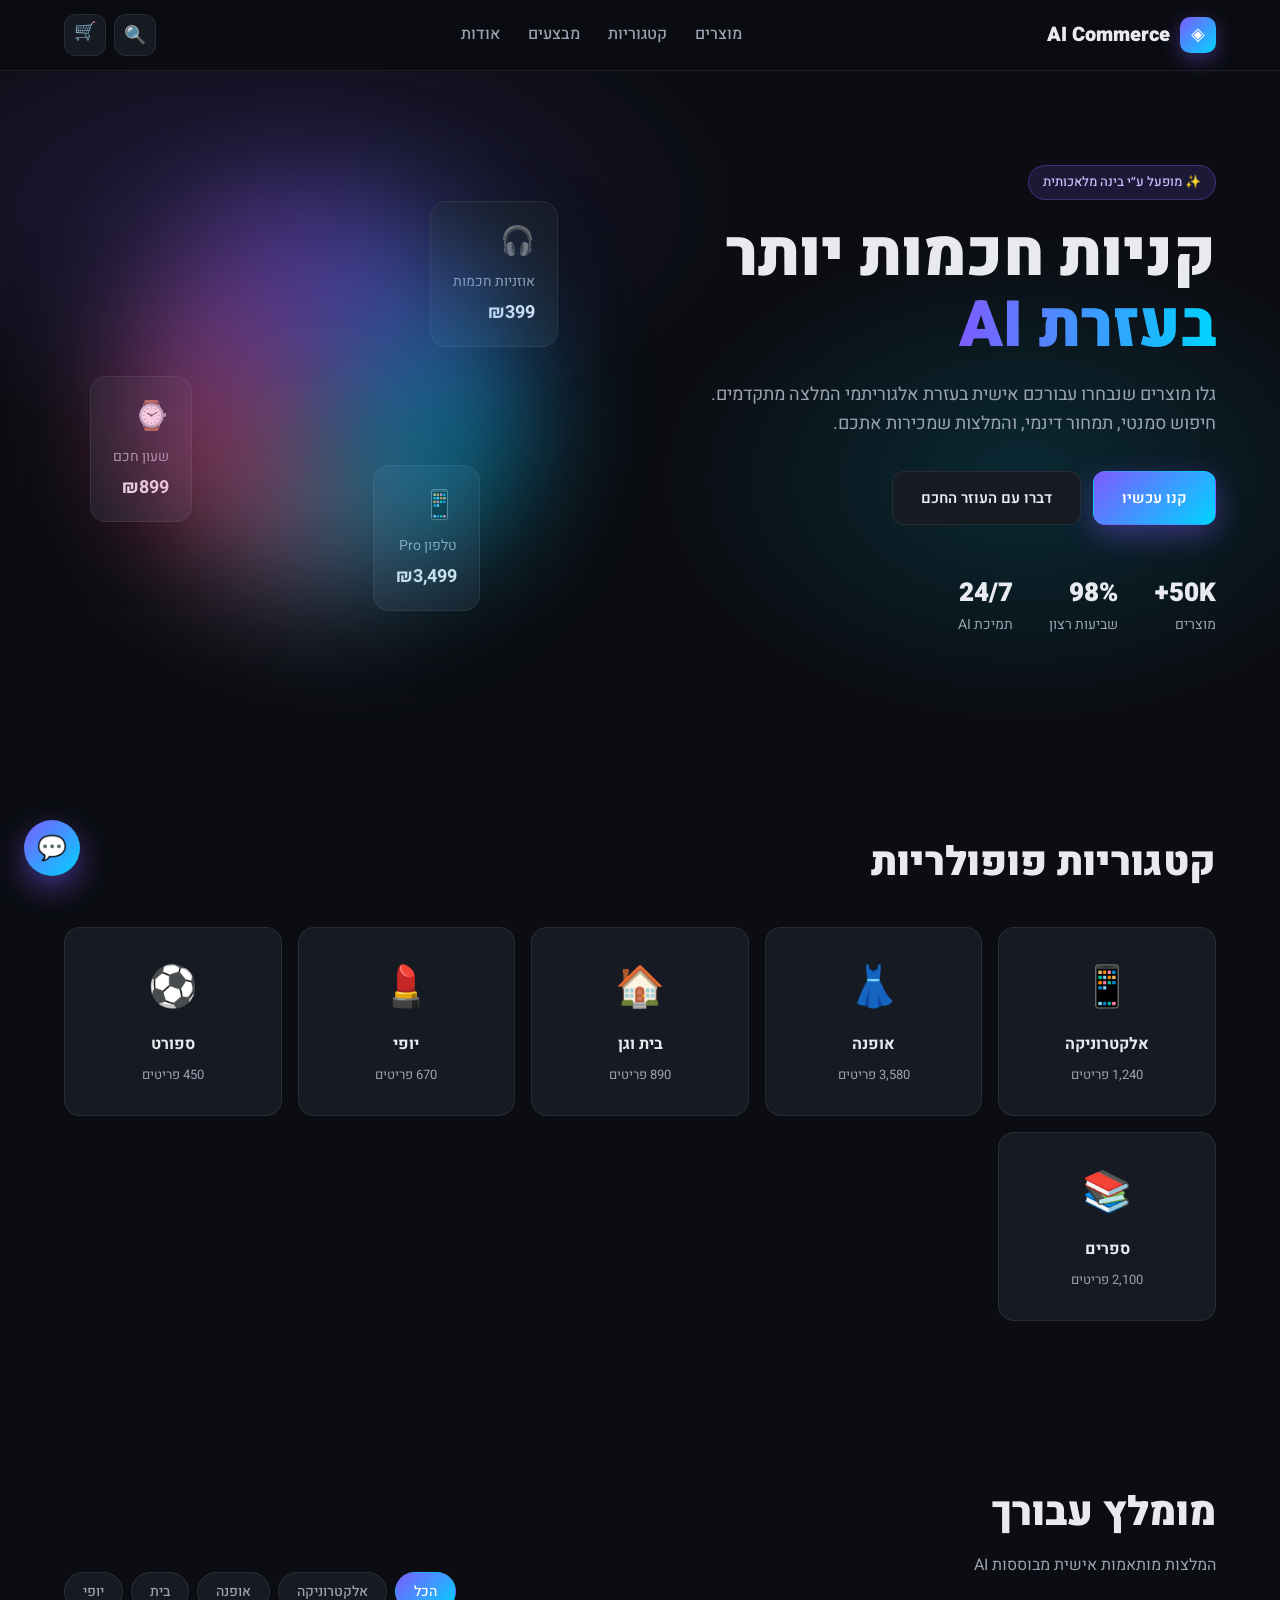
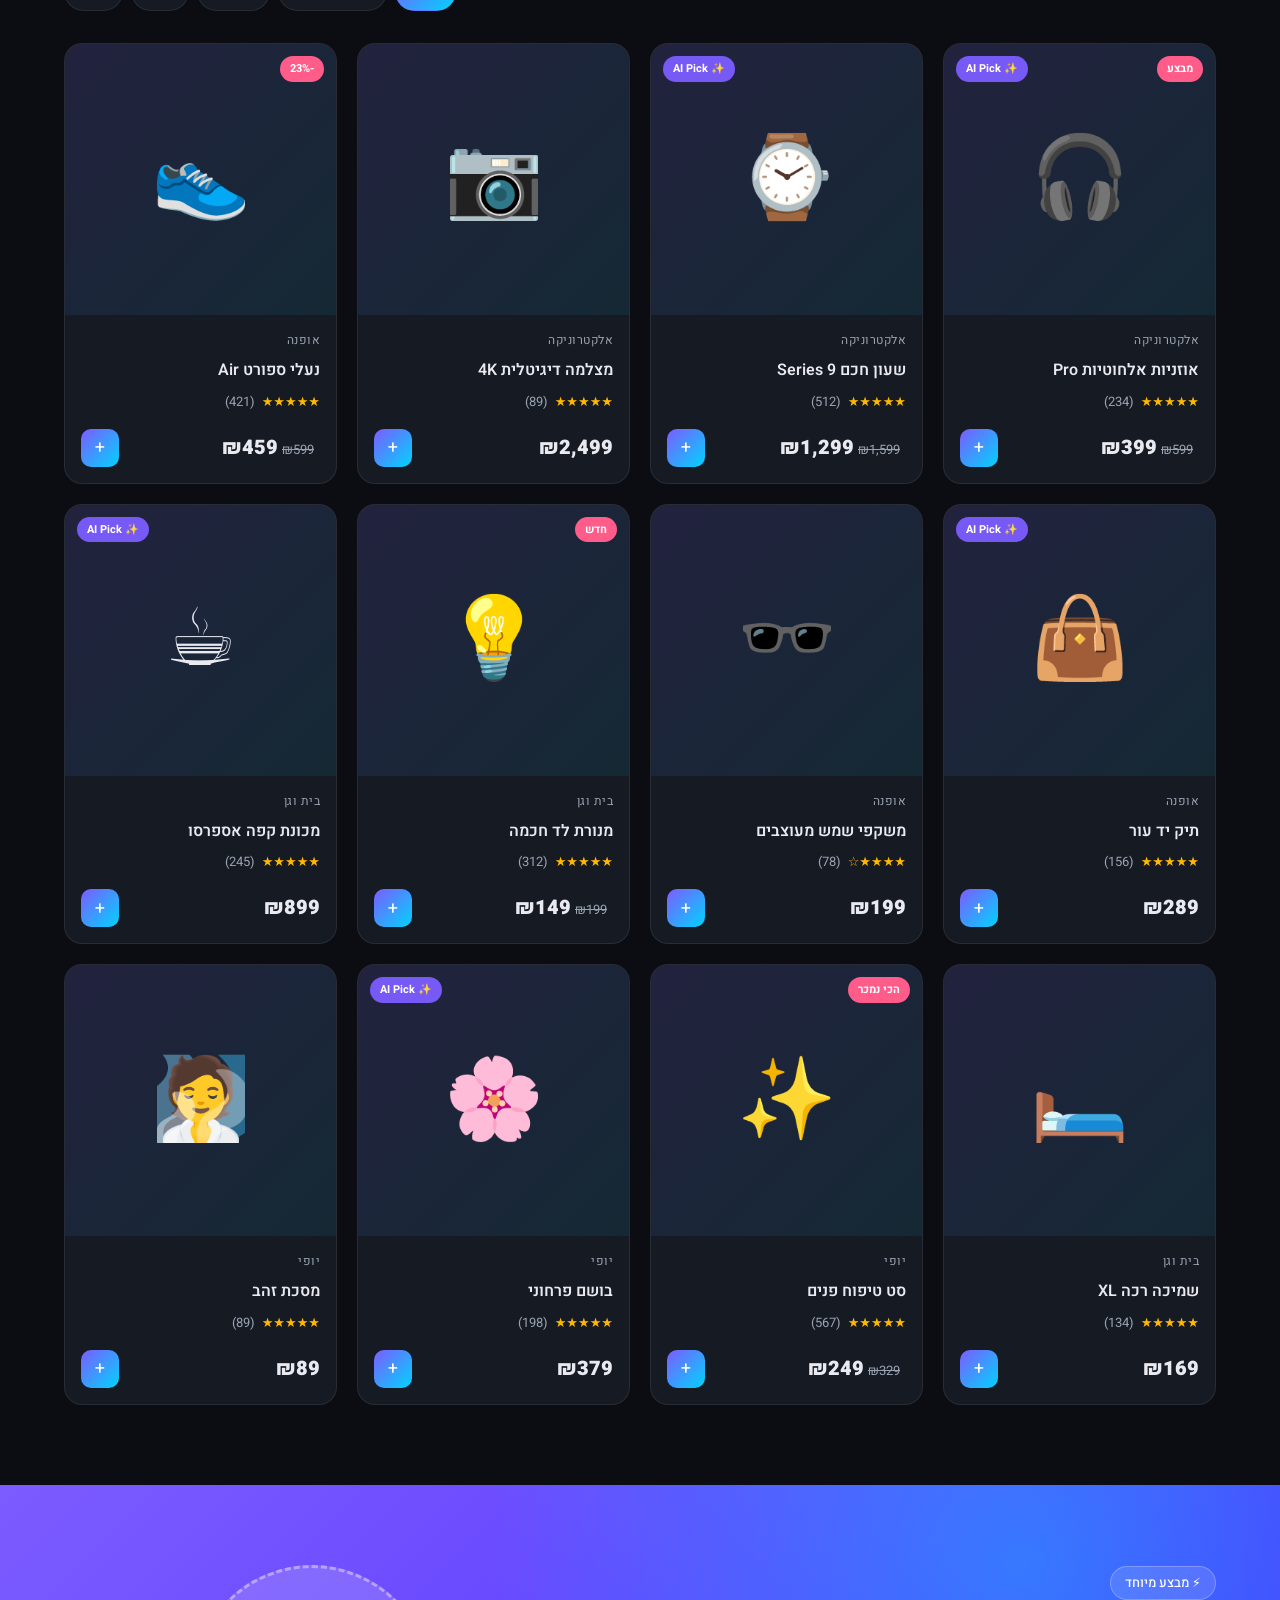
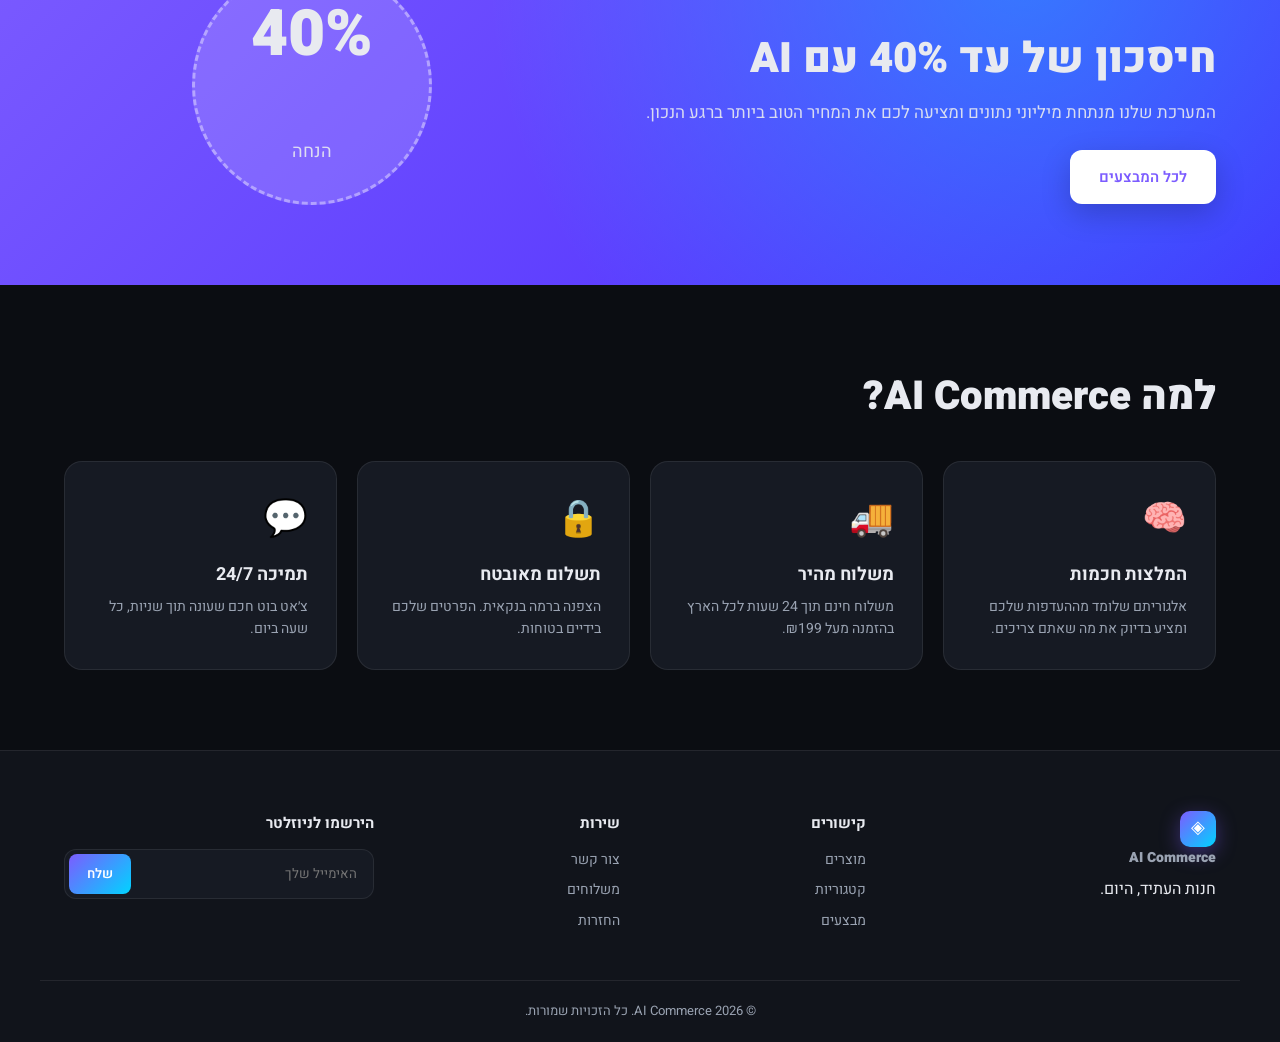
==== index.html @ b1f3d4ff "Build AI Commerce static website - Hebrew RTL e-commerce site with hero, categories, products, deals" ====
<!DOCTYPE html>
<html lang="he" dir="rtl">
<head>
<meta charset="UTF-8" />
<meta name="viewport" content="width=device-width, initial-scale=1.0" />
<title>AI Commerce - חנות חכמה מבוססת בינה מלאכותית</title>
<link rel="stylesheet" href="styles.css" />
<link rel="preconnect" href="https://fonts.googleapis.com" />
<link href="https://fonts.googleapis.com/css2?family=Heebo:wght@300;400;500;700;900&display=swap" rel="stylesheet" />
</head>
<body>
  <header class="navbar">
    <div class="container nav-inner">
      <a href="#" class="logo">
        <span class="logo-mark">◈</span>
        <span>AI Commerce</span>
      </a>
      <nav class="nav-links">
        <a href="#products">מוצרים</a>
        <a href="#categories">קטגוריות</a>
        <a href="#deals">מבצעים</a>
        <a href="#about">אודות</a>
      </nav>
      <div class="nav-actions">
        <button class="icon-btn" id="searchBtn" aria-label="חיפוש">🔍</button>
        <button class="icon-btn" id="cartBtn" aria-label="עגלה">
          🛒<span class="cart-badge" id="cartBadge">0</span>
        </button>
      </div>
    </div>
  </header>

  <section class="hero">
    <div class="container hero-inner">
      <div class="hero-text">
        <span class="badge">✨ מופעל ע״י בינה מלאכותית</span>
        <h1>קניות חכמות יותר<br/><span class="gradient-text">בעזרת AI</span></h1>
        <p>גלו מוצרים שנבחרו עבורכם אישית בעזרת אלגוריתמי המלצה מתקדמים. חיפוש סמנטי, תמחור דינמי, והמלצות שמכירות אתכם.</p>
        <div class="hero-cta">
          <a href="#products" class="btn btn-primary">קנו עכשיו</a>
          <button class="btn btn-ghost" onclick="openChat()">דברו עם העוזר החכם</button>
        </div>
        <div class="hero-stats">
          <div><strong>50K+</strong><span>מוצרים</span></div>
          <div><strong>98%</strong><span>שביעות רצון</span></div>
          <div><strong>24/7</strong><span>תמיכת AI</span></div>
        </div>
      </div>
      <div class="hero-visual">
        <div class="float-card card-1">🎧<span>אוזניות חכמות</span><b>₪399</b></div>
        <div class="float-card card-2">⌚<span>שעון חכם</span><b>₪899</b></div>
        <div class="float-card card-3">📱<span>טלפון Pro</span><b>₪3,499</b></div>
        <div class="orb"></div>
      </div>
    </div>
  </section>

  <section id="categories" class="categories">
    <div class="container">
      <h2 class="section-title">קטגוריות פופולריות</h2>
      <div class="categories-grid" id="categoriesGrid"></div>
    </div>
  </section>

  <section id="products" class="products">
    <div class="container">
      <div class="products-header">
        <div>
          <h2 class="section-title">מומלץ עבורך</h2>
          <p class="section-sub">המלצות מותאמות אישית מבוססות AI</p>
        </div>
        <div class="filters">
          <button class="filter active" data-filter="all">הכל</button>
          <button class="filter" data-filter="electronics">אלקטרוניקה</button>
          <button class="filter" data-filter="fashion">אופנה</button>
          <button class="filter" data-filter="home">בית</button>
          <button class="filter" data-filter="beauty">יופי</button>
        </div>
      </div>
      <div class="products-grid" id="productsGrid"></div>
    </div>
  </section>

  <section id="deals" class="deals">
    <div class="container deals-inner">
      <div class="deal-text">
        <span class="badge badge-light">⚡ מבצע מיוחד</span>
        <h2>חיסכון של עד 40% עם AI</h2>
        <p>המערכת שלנו מנתחת מיליוני נתונים ומציעה לכם את המחיר הטוב ביותר ברגע הנכון.</p>
        <a href="#products" class="btn btn-primary">לכל המבצעים</a>
      </div>
      <div class="deal-visual">
        <div class="discount-circle">
          <span class="discount-num">40%</span>
          <span class="discount-label">הנחה</span>
        </div>
      </div>
    </div>
  </section>

  <section id="about" class="features">
    <div class="container">
      <h2 class="section-title">למה AI Commerce?</h2>
      <div class="features-grid">
        <div class="feature">
          <div class="feature-icon">🧠</div>
          <h3>המלצות חכמות</h3>
          <p>אלגוריתם שלומד מההעדפות שלכם ומציע בדיוק את מה שאתם צריכים.</p>
        </div>
        <div class="feature">
          <div class="feature-icon">🚚</div>
          <h3>משלוח מהיר</h3>
          <p>משלוח חינם תוך 24 שעות לכל הארץ בהזמנה מעל ₪199.</p>
        </div>
        <div class="feature">
          <div class="feature-icon">🔒</div>
          <h3>תשלום מאובטח</h3>
          <p>הצפנה ברמה בנקאית. הפרטים שלכם בידיים בטוחות.</p>
        </div>
        <div class="feature">
          <div class="feature-icon">💬</div>
          <h3>תמיכה 24/7</h3>
          <p>צ׳אט בוט חכם שעונה תוך שניות, כל שעה ביום.</p>
        </div>
      </div>
    </div>
  </section>

  <footer class="footer">
    <div class="container footer-inner">
      <div>
        <a href="#" class="logo logo-light">
          <span class="logo-mark">◈</span>
          <span>AI Commerce</span>
        </a>
        <p>חנות העתיד, היום.</p>
      </div>
      <div>
        <h4>קישורים</h4>
        <a href="#products">מוצרים</a>
        <a href="#categories">קטגוריות</a>
        <a href="#deals">מבצעים</a>
      </div>
      <div>
        <h4>שירות</h4>
        <a href="#">צור קשר</a>
        <a href="#">משלוחים</a>
        <a href="#">החזרות</a>
      </div>
      <div>
        <h4>הירשמו לניוזלטר</h4>
        <form class="newsletter" onsubmit="event.preventDefault(); alert('תודה שנרשמת!')">
          <input type="email" placeholder="האימייל שלך" required />
          <button type="submit">שלח</button>
        </form>
      </div>
    </div>
    <div class="container footer-bottom">
      <span>© 2026 AI Commerce. כל הזכויות שמורות.</span>
    </div>
  </footer>

  <!-- Cart Drawer -->
  <div class="overlay" id="overlay" onclick="closeAll()"></div>
  <aside class="drawer" id="cartDrawer">
    <div class="drawer-head">
      <h3>העגלה שלך</h3>
      <button class="icon-btn" onclick="closeAll()">✕</button>
    </div>
    <div class="cart-items" id="cartItems"></div>
    <div class="cart-footer">
      <div class="cart-total">סה״כ: <strong id="cartTotal">₪0</strong></div>
      <button class="btn btn-primary btn-full" onclick="checkout()">לתשלום</button>
    </div>
  </aside>

  <!-- AI Chat -->
  <button class="chat-fab" onclick="openChat()" aria-label="עוזר חכם">💬</button>
  <aside class="chat-window" id="chatWindow">
    <div class="chat-head">
      <div>
        <strong>עוזר AI</strong>
        <span class="chat-status">● מחובר</span>
      </div>
      <button class="icon-btn" onclick="closeChat()">✕</button>
    </div>
    <div class="chat-messages" id="chatMessages">
      <div class="msg msg-bot">שלום! אני העוזר החכם שלך. איך אוכל לעזור?</div>
    </div>
    <form class="chat-input" onsubmit="sendMessage(event)">
      <input type="text" id="chatInput" placeholder="כתוב הודעה..." autocomplete="off" />
      <button type="submit">➤</button>
    </form>
  </aside>

  <div class="toast" id="toast"></div>
  <script src="app.js"></script>
</body>
</html>
---- styles.css ----
:root {
  --bg: #0b0d12;
  --bg-2: #11141b;
  --surface: #161a23;
  --surface-2: #1d2230;
  --text: #e8eaf0;
  --muted: #9aa3b2;
  --primary: #7c5cff;
  --primary-2: #00d4ff;
  --accent: #ff5c8a;
  --border: rgba(255,255,255,0.08);
  --shadow: 0 20px 60px rgba(0,0,0,0.4);
}

* { box-sizing: border-box; margin: 0; padding: 0; }
html, body { height: 100%; }
body {
  font-family: 'Heebo', system-ui, -apple-system, sans-serif;
  background: var(--bg);
  color: var(--text);
  line-height: 1.6;
  overflow-x: hidden;
}
a { color: inherit; text-decoration: none; }
img { max-width: 100%; display: block; }
button { font-family: inherit; cursor: pointer; border: 0; background: none; color: inherit; }

.container { max-width: 1200px; margin: 0 auto; padding: 0 24px; }

/* ===== Navbar ===== */
.navbar {
  position: sticky; top: 0; z-index: 50;
  background: rgba(11,13,18,0.85);
  backdrop-filter: blur(14px);
  border-bottom: 1px solid var(--border);
}
.nav-inner {
  display: flex; align-items: center; justify-content: space-between;
  height: 70px; gap: 24px;
}
.logo {
  display: flex; align-items: center; gap: 10px;
  font-weight: 900; font-size: 20px;
}
.logo-mark {
  width: 36px; height: 36px;
  display: grid; place-items: center;
  background: linear-gradient(135deg, var(--primary), var(--primary-2));
  border-radius: 10px; color: #fff; font-size: 18px;
  box-shadow: 0 6px 20px rgba(124,92,255,0.4);
}
.nav-links { display: flex; gap: 28px; }
.nav-links a {
  color: var(--muted); font-weight: 500; transition: color .2s;
}
.nav-links a:hover { color: var(--text); }
.nav-actions { display: flex; gap: 8px; }
.icon-btn {
  width: 42px; height: 42px;
  display: grid; place-items: center;
  border-radius: 12px;
  background: var(--surface);
  border: 1px solid var(--border);
  font-size: 18px;
  position: relative;
  transition: all .2s;
}
.icon-btn:hover { background: var(--surface-2); transform: translateY(-1px); }
.cart-badge {
  position: absolute; top: -6px; left: -6px;
  background: var(--accent); color: #fff;
  font-size: 11px; font-weight: 700;
  min-width: 20px; height: 20px;
  display: grid; place-items: center;
  border-radius: 10px; padding: 0 6px;
}

/* ===== Hero ===== */
.hero {
  position: relative;
  padding: 80px 0 100px;
  overflow: hidden;
}
.hero::before {
  content: ''; position: absolute; inset: 0;
  background:
    radial-gradient(800px 400px at 20% 20%, rgba(124,92,255,0.18), transparent 60%),
    radial-gradient(600px 400px at 80% 60%, rgba(0,212,255,0.14), transparent 60%);
  pointer-events: none;
}
.hero-inner {
  position: relative;
  display: grid; grid-template-columns: 1.1fr 1fr;
  gap: 60px; align-items: center;
}
.badge {
  display: inline-block;
  padding: 6px 14px;
  background: rgba(124,92,255,0.15);
  border: 1px solid rgba(124,92,255,0.35);
  color: #c9bfff;
  border-radius: 999px;
  font-size: 13px; font-weight: 500;
  margin-bottom: 20px;
}
.badge-light {
  background: rgba(255,255,255,0.12);
  border-color: rgba(255,255,255,0.25);
  color: #fff;
}
.hero h1 {
  font-size: clamp(36px, 5vw, 64px);
  font-weight: 900;
  line-height: 1.1;
  margin-bottom: 20px;
}
.gradient-text {
  background: linear-gradient(90deg, var(--primary), var(--primary-2));
  -webkit-background-clip: text;
  background-clip: text;
  color: transparent;
}
.hero p {
  font-size: 18px; color: var(--muted);
  max-width: 520px; margin-bottom: 32px;
}
.hero-cta { display: flex; gap: 12px; flex-wrap: wrap; margin-bottom: 48px; }
.btn {
  display: inline-flex; align-items: center; justify-content: center;
  padding: 14px 28px;
  border-radius: 12px;
  font-weight: 600; font-size: 15px;
  transition: all .2s;
  border: 1px solid transparent;
}
.btn-primary {
  background: linear-gradient(135deg, var(--primary), var(--primary-2));
  color: #fff;
  box-shadow: 0 10px 30px rgba(124,92,255,0.4);
}
.btn-primary:hover { transform: translateY(-2px); box-shadow: 0 14px 36px rgba(124,92,255,0.5); }
.btn-ghost {
  background: var(--surface); border-color: var(--border);
}
.btn-ghost:hover { background: var(--surface-2); }
.btn-full { width: 100%; }
.hero-stats { display: flex; gap: 36px; }
.hero-stats > div { display: flex; flex-direction: column; }
.hero-stats strong { font-size: 26px; font-weight: 900; }
.hero-stats span { color: var(--muted); font-size: 14px; }

.hero-visual {
  position: relative; height: 500px;
}
.orb {
  position: absolute; inset: 10% 10%;
  background: conic-gradient(from 0deg, var(--primary), var(--primary-2), var(--accent), var(--primary));
  border-radius: 50%;
  filter: blur(60px); opacity: 0.5;
  animation: spin 20s linear infinite;
}
@keyframes spin { to { transform: rotate(360deg); } }
.float-card {
  position: absolute;
  background: var(--surface);
  border: 1px solid var(--border);
  border-radius: 16px;
  padding: 18px 22px;
  display: flex; flex-direction: column; gap: 6px;
  font-size: 28px;
  box-shadow: var(--shadow);
  animation: float 6s ease-in-out infinite;
  backdrop-filter: blur(20px);
}
.float-card span { font-size: 14px; color: var(--muted); }
.float-card b { font-size: 18px; color: var(--text); }
.card-1 { top: 10%; right: 5%; animation-delay: 0s; }
.card-2 { top: 45%; left: 5%; animation-delay: 1.5s; }
.card-3 { bottom: 8%; right: 20%; animation-delay: 3s; }
@keyframes float {
  0%, 100% { transform: translateY(0); }
  50% { transform: translateY(-16px); }
}

/* ===== Sections ===== */
section { padding: 80px 0; }
.section-title {
  font-size: clamp(28px, 3.5vw, 40px);
  font-weight: 900;
  margin-bottom: 8px;
}
.section-sub { color: var(--muted); margin-bottom: 32px; }

/* ===== Categories ===== */
.categories-grid {
  display: grid;
  grid-template-columns: repeat(auto-fit, minmax(180px, 1fr));
  gap: 16px; margin-top: 32px;
}
.category-card {
  padding: 28px 20px;
  background: var(--surface);
  border: 1px solid var(--border);
  border-radius: 16px;
  text-align: center;
  transition: all .25s;
  cursor: pointer;
}
.category-card:hover {
  transform: translateY(-4px);
  border-color: var(--primary);
  background: var(--surface-2);
}
.category-card .ico {
  font-size: 40px; margin-bottom: 12px;
}
.category-card h3 { font-size: 16px; margin-bottom: 4px; }
.category-card span { color: var(--muted); font-size: 13px; }

/* ===== Products ===== */
.products-header {
  display: flex; justify-content: space-between; align-items: end;
  flex-wrap: wrap; gap: 20px; margin-bottom: 32px;
}
.filters { display: flex; gap: 8px; flex-wrap: wrap; }
.filter {
  padding: 8px 18px;
  border-radius: 999px;
  background: var(--surface);
  border: 1px solid var(--border);
  color: var(--muted);
  font-size: 14px; font-weight: 500;
  transition: all .2s;
}
.filter:hover { color: var(--text); }
.filter.active {
  background: linear-gradient(135deg, var(--primary), var(--primary-2));
  color: #fff; border-color: transparent;
}
.products-grid {
  display: grid;
  grid-template-columns: repeat(auto-fill, minmax(240px, 1fr));
  gap: 20px;
}
.product {
  background: var(--surface);
  border: 1px solid var(--border);
  border-radius: 18px;
  overflow: hidden;
  transition: all .25s;
  display: flex; flex-direction: column;
}
.product:hover {
  transform: translateY(-6px);
  border-color: rgba(124,92,255,0.5);
  box-shadow: 0 20px 40px rgba(0,0,0,0.4);
}
.product-img {
  aspect-ratio: 1;
  display: grid; place-items: center;
  font-size: 80px;
  background: linear-gradient(135deg, rgba(124,92,255,0.12), rgba(0,212,255,0.08));
  position: relative;
}
.product-tag {
  position: absolute; top: 12px; right: 12px;
  background: var(--accent);
  color: #fff;
  padding: 4px 10px; border-radius: 999px;
  font-size: 11px; font-weight: 700;
}
.ai-pick {
  position: absolute; top: 12px; left: 12px;
  background: rgba(124,92,255,0.95);
  color: #fff;
  padding: 4px 10px; border-radius: 999px;
  font-size: 11px; font-weight: 700;
  display: flex; align-items: center; gap: 4px;
}
.product-body { padding: 16px; display: flex; flex-direction: column; gap: 8px; flex: 1; }
.product-cat { color: var(--muted); font-size: 12px; text-transform: uppercase; letter-spacing: 0.5px; }
.product-name { font-size: 16px; font-weight: 600; }
.product-rating { color: #ffb800; font-size: 13px; }
.product-rating span { color: var(--muted); margin-right: 4px; }
.product-bottom {
  display: flex; justify-content: space-between; align-items: center;
  margin-top: auto; padding-top: 8px;
}
.product-price { font-size: 20px; font-weight: 900; }
.product-old { color: var(--muted); font-size: 13px; text-decoration: line-through; margin-right: 6px; }
.add-btn {
  width: 38px; height: 38px;
  border-radius: 10px;
  background: linear-gradient(135deg, var(--primary), var(--primary-2));
  color: #fff; font-size: 18px;
  display: grid; place-items: center;
  transition: all .2s;
}
.add-btn:hover { transform: scale(1.08); }

/* ===== Deals ===== */
.deals {
  background: linear-gradient(135deg, var(--primary), #4a2bff);
  position: relative; overflow: hidden;
}
.deals::before {
  content: ''; position: absolute; inset: 0;
  background: radial-gradient(circle at 80% 20%, rgba(0,212,255,0.4), transparent 50%);
}
.deals-inner {
  display: grid; grid-template-columns: 1.2fr 1fr;
  gap: 60px; align-items: center;
  position: relative;
}
.deal-text h2 { font-size: 42px; font-weight: 900; margin: 16px 0; line-height: 1.1; }
.deal-text p { font-size: 17px; opacity: 0.9; margin-bottom: 24px; }
.deals .btn-primary {
  background: #fff; color: var(--primary);
  box-shadow: 0 10px 30px rgba(0,0,0,0.2);
}
.deal-visual { display: grid; place-items: center; }
.discount-circle {
  width: 240px; height: 240px;
  border-radius: 50%;
  background: rgba(255,255,255,0.15);
  border: 3px dashed rgba(255,255,255,0.4);
  display: grid; place-items: center;
  text-align: center;
  animation: spin 30s linear infinite;
}
.discount-circle > * { animation: spin 30s linear infinite reverse; }
.discount-num { display: block; font-size: 64px; font-weight: 900; line-height: 1; }
.discount-label { font-size: 18px; opacity: 0.9; }

/* ===== Features ===== */
.features-grid {
  display: grid;
  grid-template-columns: repeat(auto-fit, minmax(220px, 1fr));
  gap: 20px; margin-top: 32px;
}
.feature {
  padding: 28px;
  background: var(--surface);
  border: 1px solid var(--border);
  border-radius: 18px;
  transition: all .25s;
}
.feature:hover { transform: translateY(-4px); border-color: var(--primary); }
.feature-icon { font-size: 36px; margin-bottom: 14px; }
.feature h3 { font-size: 18px; margin-bottom: 6px; }
.feature p { color: var(--muted); font-size: 14px; }

/* ===== Footer ===== */
.footer {
  background: var(--bg-2);
  border-top: 1px solid var(--border);
  padding-top: 60px;
}
.footer-inner {
  display: grid;
  grid-template-columns: 1.5fr 1fr 1fr 1.5fr;
  gap: 40px; padding-bottom: 40px;
}
.footer h4 { margin-bottom: 14px; font-size: 15px; }
.footer a {
  display: block; color: var(--muted);
  margin-bottom: 8px; font-size: 14px;
  transition: color .2s;
}
.footer a:hover { color: var(--text); }
.logo-light { color: #fff; margin-bottom: 12px; }
.newsletter {
  display: flex; gap: 8px;
  background: var(--surface);
  border: 1px solid var(--border);
  border-radius: 12px;
  padding: 4px;
}
.newsletter input {
  flex: 1; background: transparent;
  border: 0; padding: 10px 12px;
  color: var(--text); font-family: inherit;
  outline: none;
}
.newsletter button {
  padding: 10px 18px;
  background: linear-gradient(135deg, var(--primary), var(--primary-2));
  color: #fff; border-radius: 8px;
  font-weight: 600;
}
.footer-bottom {
  border-top: 1px solid var(--border);
  padding: 20px 24px;
  color: var(--muted); font-size: 13px;
  text-align: center;
}

/* ===== Drawer ===== */
.overlay {
  position: fixed; inset: 0;
  background: rgba(0,0,0,0.6);
  backdrop-filter: blur(6px);
  opacity: 0; pointer-events: none;
  transition: opacity .3s;
  z-index: 100;
}
.overlay.show { opacity: 1; pointer-events: auto; }
.drawer {
  position: fixed; top: 0; left: 0; bottom: 0;
  width: min(420px, 100vw);
  background: var(--bg-2);
  border-right: 1px solid var(--border);
  z-index: 110;
  transform: translateX(-100%);
  transition: transform .3s ease;
  display: flex; flex-direction: column;
}
.drawer.show { transform: translateX(0); }
.drawer-head {
  display: flex; justify-content: space-between; align-items: center;
  padding: 20px;
  border-bottom: 1px solid var(--border);
}
.drawer-head h3 { font-size: 20px; }
.cart-items {
  flex: 1; overflow-y: auto; padding: 16px;
  display: flex; flex-direction: column; gap: 12px;
}
.cart-item {
  display: grid; grid-template-columns: 60px 1fr auto;
  gap: 12px; align-items: center;
  padding: 12px; background: var(--surface);
  border-radius: 12px;
}
.cart-item .ci-img {
  width: 60px; height: 60px; border-radius: 10px;
  background: linear-gradient(135deg, rgba(124,92,255,0.15), rgba(0,212,255,0.1));
  display: grid; place-items: center; font-size: 28px;
}
.cart-item h4 { font-size: 14px; margin-bottom: 4px; }
.cart-item .ci-price { color: var(--primary-2); font-weight: 700; font-size: 14px; }
.cart-item .ci-qty {
  display: flex; align-items: center; gap: 6px;
  font-size: 13px; color: var(--muted); margin-top: 4px;
}
.qty-btn {
  width: 22px; height: 22px; border-radius: 6px;
  background: var(--surface-2); display: grid; place-items: center;
  font-size: 14px;
}
.cart-empty { text-align: center; color: var(--muted); padding: 60px 20px; }
.cart-footer {
  padding: 20px; border-top: 1px solid var(--border);
}
.cart-total {
  display: flex; justify-content: space-between;
  margin-bottom: 14px; font-size: 16px;
}
.cart-total strong { font-size: 22px; color: var(--primary-2); }
.remove-btn { color: var(--accent); font-size: 13px; margin-top: 4px; }

/* ===== Chat ===== */
.chat-fab {
  position: fixed; bottom: 24px; left: 24px;
  width: 56px; height: 56px;
  border-radius: 50%;
  background: linear-gradient(135deg, var(--primary), var(--primary-2));
  font-size: 24px; color: #fff;
  box-shadow: 0 12px 30px rgba(124,92,255,0.5);
  z-index: 90;
  transition: transform .2s;
}
.chat-fab:hover { transform: scale(1.08); }
.chat-window {
  position: fixed; bottom: 24px; left: 24px;
  width: min(360px, calc(100vw - 32px));
  height: 520px; max-height: calc(100vh - 48px);
  background: var(--bg-2);
  border: 1px solid var(--border);
  border-radius: 20px;
  z-index: 95;
  display: flex; flex-direction: column;
  overflow: hidden;
  transform: translateY(20px) scale(0.95);
  opacity: 0; pointer-events: none;
  transition: all .25s ease;
  box-shadow: var(--shadow);
}
.chat-window.show {
  transform: translateY(0) scale(1);
  opacity: 1; pointer-events: auto;
}
.chat-head {
  padding: 16px 18px;
  background: linear-gradient(135deg, var(--primary), var(--primary-2));
  display: flex; justify-content: space-between; align-items: center;
}
.chat-head .icon-btn { background: rgba(255,255,255,0.15); border-color: rgba(255,255,255,0.2); }
.chat-status { display: block; font-size: 12px; opacity: 0.9; }
.chat-messages {
  flex: 1; overflow-y: auto; padding: 16px;
  display: flex; flex-direction: column; gap: 10px;
}
.msg {
  max-width: 80%; padding: 10px 14px;
  border-radius: 14px; font-size: 14px;
  line-height: 1.4;
  animation: pop .2s ease;
}
@keyframes pop { from { transform: scale(0.9); opacity: 0; } }
.msg-bot {
  background: var(--surface);
  border: 1px solid var(--border);
  align-self: flex-start;
  border-bottom-right-radius: 4px;
}
.msg-user {
  background: linear-gradient(135deg, var(--primary), var(--primary-2));
  align-self: flex-end;
  border-bottom-left-radius: 4px;
}
.chat-input {
  display: flex; gap: 8px; padding: 12px;
  border-top: 1px solid var(--border);
}
.chat-input input {
  flex: 1; padding: 10px 14px;
  background: var(--surface);
  border: 1px solid var(--border);
  border-radius: 10px;
  color: var(--text); font-family: inherit;
  outline: none;
}
.chat-input input:focus { border-color: var(--primary); }
.chat-input button {
  width: 42px; height: 42px;
  background: linear-gradient(135deg, var(--primary), var(--primary-2));
  color: #fff; border-radius: 10px;
  font-size: 16px;
}

/* ===== Toast ===== */
.toast {
  position: fixed; bottom: 30px; right: 30px;
  background: var(--surface);
  border: 1px solid var(--primary);
  padding: 14px 20px;
  border-radius: 12px;
  box-shadow: var(--shadow);
  transform: translateY(20px); opacity: 0;
  pointer-events: none;
  transition: all .3s;
  z-index: 200;
}
.toast.show { transform: translateY(0); opacity: 1; }

/* ===== Responsive ===== */
@media (max-width: 900px) {
  .nav-links { display: none; }
  .hero-inner, .deals-inner { grid-template-columns: 1fr; }
  .hero-visual { height: 380px; }
  .hero-stats { gap: 20px; }
  .footer-inner { grid-template-columns: 1fr 1fr; }
}
@media (max-width: 500px) {
  .footer-inner { grid-template-columns: 1fr; }
  .hero { padding: 40px 0 60px; }
  section { padding: 60px 0; }
}
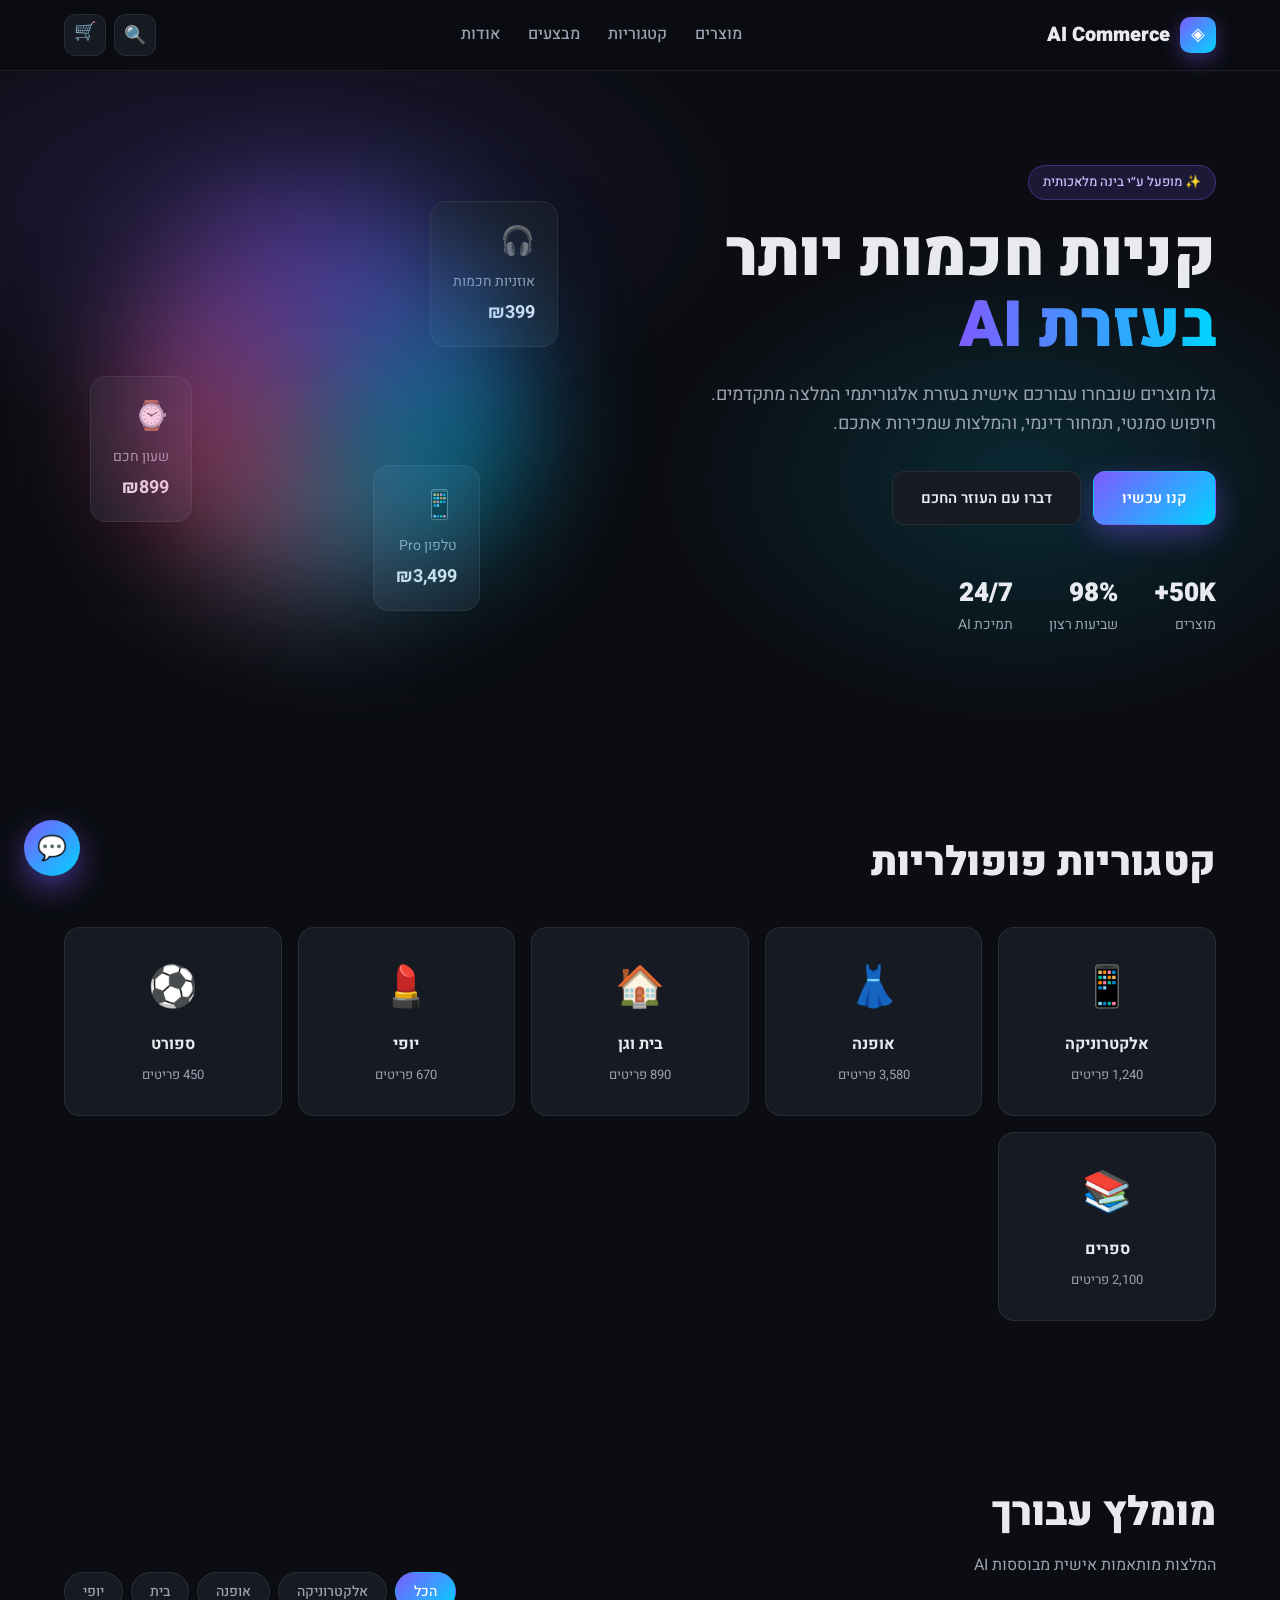
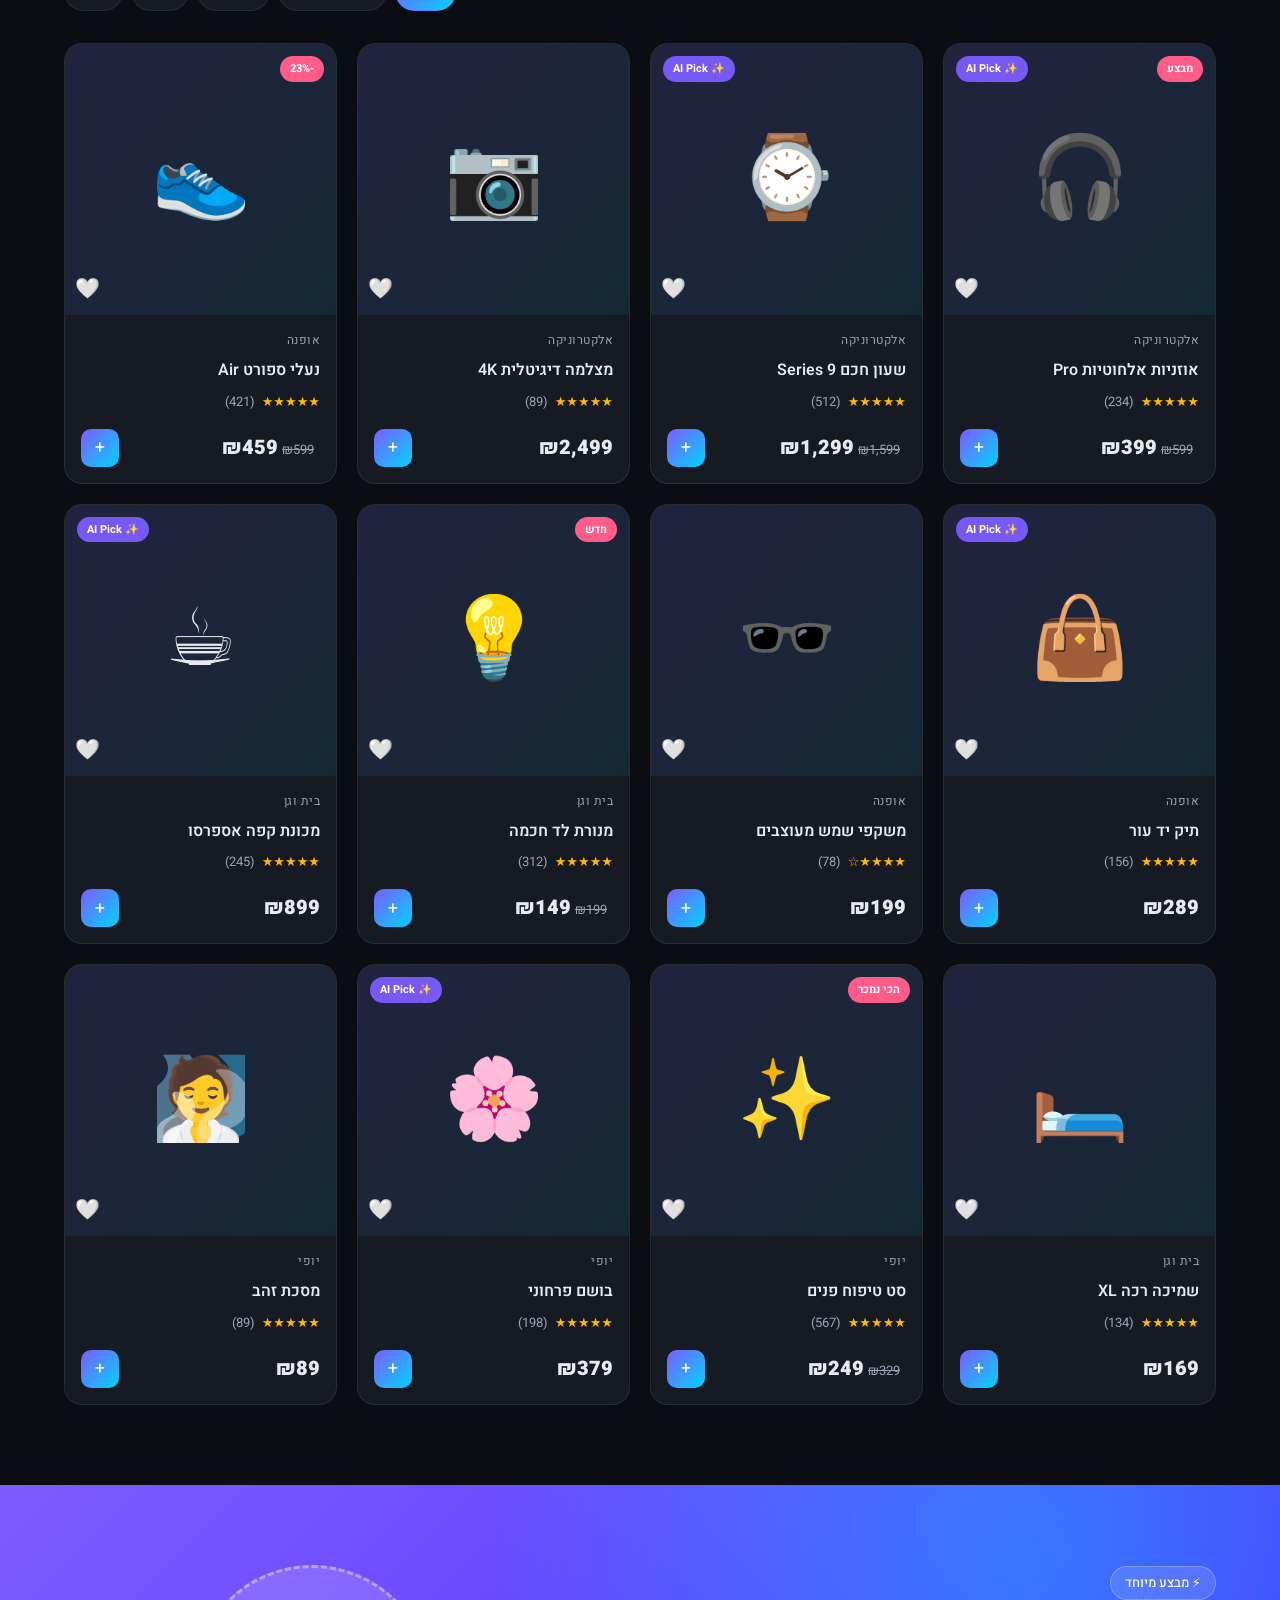
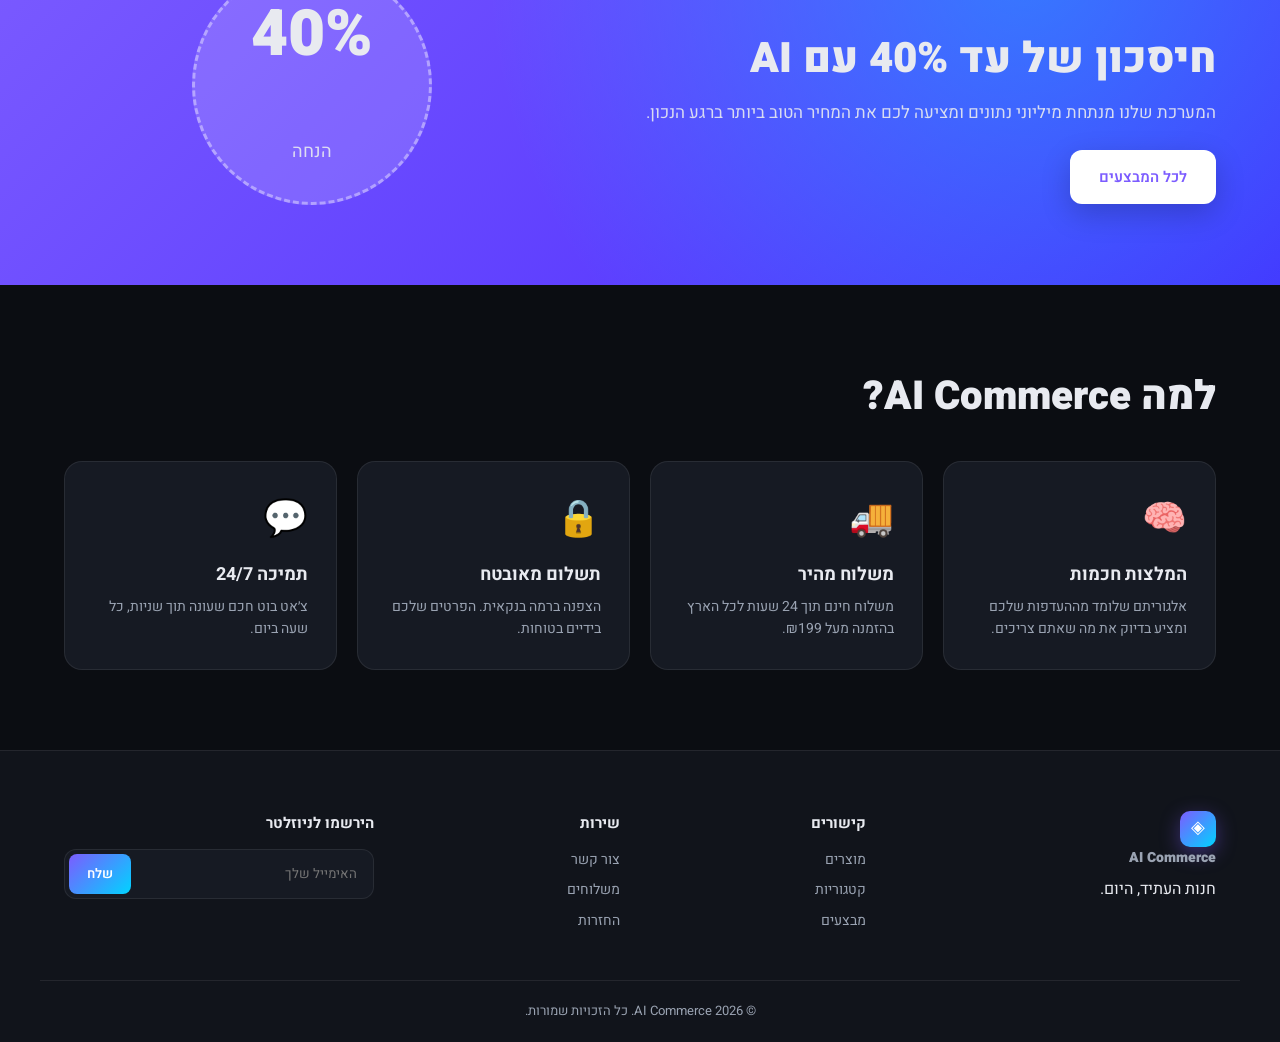
==== commit 47349b13: "Add search, product modal, wishlist, and scroll animations - Live search bar (Ctrl+K) with instant r" ====
--- a/index.html
+++ b/index.html
@@ -193,6 +193,22 @@
     </form>
   </aside>
 
+  <!-- Search Bar -->
+  <div class="search-bar" id="searchBar">
+    <div class="search-inner">
+      <input type="text" id="searchInput" placeholder="חפש מוצרים..." autocomplete="off" />
+      <button class="icon-btn" onclick="closeSearch()">✕</button>
+    </div>
+    <div class="search-results" id="searchResults"></div>
+  </div>
+
+  <!-- Product Modal -->
+  <div class="modal-overlay" id="modalOverlay" onclick="closeModal()"></div>
+  <div class="product-modal" id="productModal">
+    <button class="modal-close" onclick="closeModal()">✕</button>
+    <div class="modal-body" id="modalBody"></div>
+  </div>
+
   <div class="toast" id="toast"></div>
   <script src="app.js"></script>
 </body>
--- a/styles.css
+++ b/styles.css
@@ -554,6 +554,147 @@
 }
 .toast.show { transform: translateY(0); opacity: 1; }
 
+/* ===== Search Bar ===== */
+.search-bar {
+  position: fixed; top: 70px; inset-inline: 0;
+  background: rgba(11,13,18,0.96);
+  backdrop-filter: blur(20px);
+  border-bottom: 1px solid var(--border);
+  z-index: 60;
+  transform: translateY(-100%);
+  opacity: 0;
+  transition: all .3s ease;
+  pointer-events: none;
+  padding: 16px 24px 20px;
+}
+.search-bar.show { transform: translateY(0); opacity: 1; pointer-events: auto; }
+.search-inner {
+  max-width: 680px; margin: 0 auto;
+  display: flex; gap: 10px; align-items: center;
+}
+.search-inner input {
+  flex: 1; padding: 14px 18px;
+  background: var(--surface);
+  border: 1px solid var(--border);
+  border-radius: 14px;
+  color: var(--text); font-family: inherit; font-size: 16px;
+  outline: none;
+}
+.search-inner input:focus { border-color: var(--primary); }
+.search-results {
+  max-width: 680px; margin: 12px auto 0;
+  display: grid;
+  grid-template-columns: repeat(auto-fill, minmax(200px, 1fr));
+  gap: 10px;
+}
+.search-item {
+  display: flex; align-items: center; gap: 12px;
+  padding: 12px;
+  background: var(--surface);
+  border: 1px solid var(--border);
+  border-radius: 12px;
+  cursor: pointer; transition: all .2s;
+}
+.search-item:hover { border-color: var(--primary); background: var(--surface-2); }
+.search-item .si-ico { font-size: 28px; }
+.search-item h4 { font-size: 13px; margin-bottom: 2px; }
+.search-item span { color: var(--primary-2); font-size: 13px; font-weight: 700; }
+.search-empty { color: var(--muted); font-size: 14px; text-align: center; padding: 12px; grid-column: 1/-1; }
+
+/* ===== Product Modal ===== */
+.modal-overlay {
+  position: fixed; inset: 0;
+  background: rgba(0,0,0,0.7);
+  backdrop-filter: blur(8px);
+  z-index: 120;
+  opacity: 0; pointer-events: none;
+  transition: opacity .3s;
+}
+.modal-overlay.show { opacity: 1; pointer-events: auto; }
+.product-modal {
+  position: fixed;
+  top: 50%; left: 50%;
+  transform: translate(-50%, -40%) scale(0.95);
+  width: min(720px, calc(100vw - 32px));
+  max-height: calc(100vh - 60px);
+  overflow-y: auto;
+  background: var(--bg-2);
+  border: 1px solid var(--border);
+  border-radius: 24px;
+  z-index: 130;
+  opacity: 0; pointer-events: none;
+  transition: all .3s ease;
+  box-shadow: 0 30px 80px rgba(0,0,0,0.6);
+}
+.product-modal.show {
+  transform: translate(-50%, -50%) scale(1);
+  opacity: 1; pointer-events: auto;
+}
+.modal-close {
+  position: absolute; top: 16px; left: 16px;
+  width: 36px; height: 36px;
+  border-radius: 10px;
+  background: var(--surface);
+  border: 1px solid var(--border);
+  color: var(--text); font-size: 16px;
+  display: grid; place-items: center;
+  cursor: pointer; z-index: 1;
+}
+.modal-body {
+  display: grid; grid-template-columns: 1fr 1.1fr;
+  gap: 32px; padding: 36px;
+}
+.modal-img {
+  aspect-ratio: 1;
+  background: linear-gradient(135deg, rgba(124,92,255,0.15), rgba(0,212,255,0.1));
+  border-radius: 18px;
+  display: grid; place-items: center;
+  font-size: 100px;
+}
+.modal-info { display: flex; flex-direction: column; gap: 14px; }
+.modal-info .product-cat { font-size: 13px; }
+.modal-info h2 { font-size: 26px; font-weight: 900; line-height: 1.2; }
+.modal-info .product-rating { font-size: 16px; }
+.modal-desc { color: var(--muted); font-size: 15px; line-height: 1.6; }
+.modal-price-row { display: flex; align-items: center; gap: 12px; }
+.modal-price { font-size: 32px; font-weight: 900; }
+.modal-old { color: var(--muted); font-size: 18px; text-decoration: line-through; }
+.modal-actions { display: flex; gap: 10px; margin-top: auto; }
+.modal-actions .btn { flex: 1; }
+.wishlist-btn {
+  width: 48px; height: 48px;
+  border-radius: 12px;
+  background: var(--surface);
+  border: 1px solid var(--border);
+  font-size: 20px;
+  display: grid; place-items: center;
+  transition: all .2s;
+}
+.wishlist-btn:hover, .wishlist-btn.active { background: rgba(255,92,138,0.15); border-color: var(--accent); }
+.modal-tags { display: flex; flex-wrap: wrap; gap: 8px; }
+.modal-tag {
+  padding: 4px 12px;
+  background: var(--surface);
+  border: 1px solid var(--border);
+  border-radius: 999px;
+  font-size: 12px; color: var(--muted);
+}
+
+/* ===== Wishlist badge ===== */
+.product-img .wish-ico {
+  position: absolute; bottom: 10px; left: 10px;
+  font-size: 20px; cursor: pointer;
+  transition: transform .2s;
+}
+.product-img .wish-ico:hover { transform: scale(1.2); }
+
+/* ===== Scroll animations ===== */
+.fade-in {
+  opacity: 0; transform: translateY(24px);
+  transition: opacity .6s ease, transform .6s ease;
+}
+.fade-in.visible { opacity: 1; transform: translateY(0); }
+
 /* ===== Responsive ===== */
 @media (max-width: 900px) {
   .nav-links { display: none; }
@@ -561,6 +702,8 @@
   .hero-visual { height: 380px; }
   .hero-stats { gap: 20px; }
   .footer-inner { grid-template-columns: 1fr 1fr; }
+  .modal-body { grid-template-columns: 1fr; }
+  .modal-img { aspect-ratio: 2/1; font-size: 70px; }
 }
 @media (max-width: 500px) {
   .footer-inner { grid-template-columns: 1fr; }
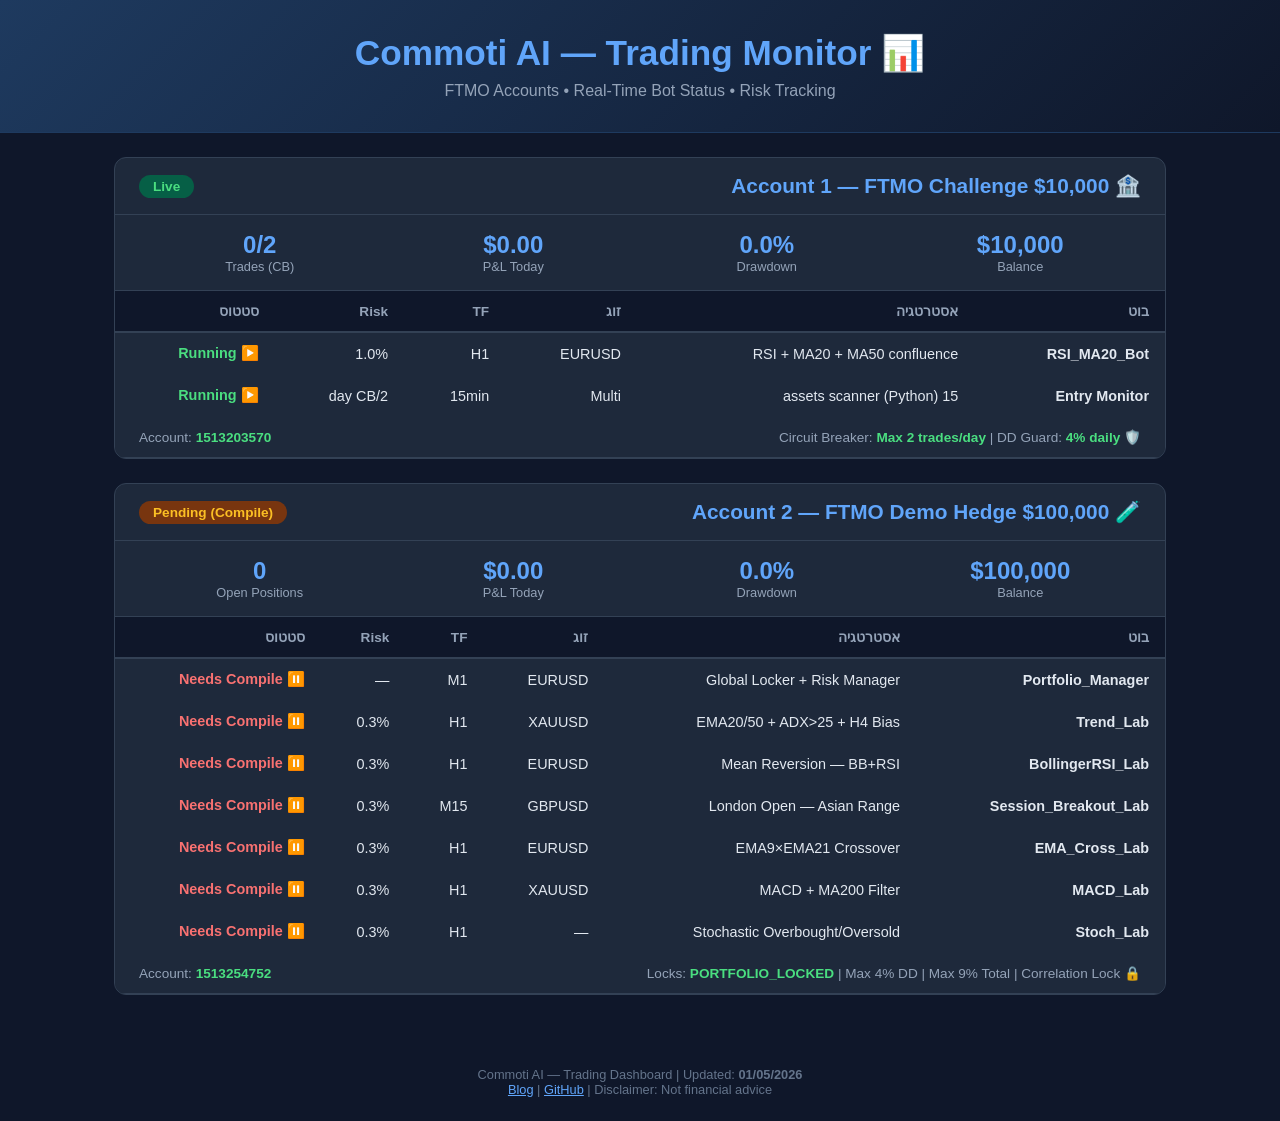
==== commit c4ad749e: "Trading Monitor Dashboard" ====
--- a/index.html
+++ b/index.html
@@ -1,215 +1,192 @@
+<!-- ============================================
+     COMMOTI AI — Trading Monitor Dashboard
+     Host on: commotiai.online (GitHub Pages)
+     ============================================ -->
 <!DOCTYPE html>
 <html lang="he" dir="rtl">
 <head>
-<meta charset="UTF-8" />
-<meta name="viewport" content="width=device-width, initial-scale=1.0" />
-<title>AI Commerce - חנות חכמה מבוססת בינה מלאכותית</title>
-<link rel="stylesheet" href="styles.css" />
-<link rel="preconnect" href="https://fonts.googleapis.com" />
-<link href="https://fonts.googleapis.com/css2?family=Heebo:wght@300;400;500;700;900&display=swap" rel="stylesheet" />
+<meta charset="UTF-8">
+<meta name="viewport" content="width=device-width, initial-scale=1.0">
+<title>Commoti AI | Trading Monitor</title>
+<style>
+  * { margin:0; padding:0; box-sizing:border-box; }
+  body { background:#0f172a; color:#e2e8f0; font-family:'Segoe UI', sans-serif; }
+  .header { background:linear-gradient(135deg,#1e3a5f,#0f172a); padding:32px 24px; text-align:center; border-bottom:1px solid #1e3a5f; }
+  .header h1 { color:#60a5fa; font-size:2.2em; }
+  .header p { color:#94a3b8; margin-top:8px; }
+
+  .container { max-width:1100px; margin:0 auto; padding:24px; }
+
+  .account-card { background:#1e293b; border:1px solid #334155; border-radius:12px; margin-bottom:24px; overflow:hidden; }
+  .account-header { padding:16px 24px; display:flex; justify-content:space-between; align-items:center; border-bottom:1px solid #334155; }
+  .account-header h2 { color:#60a5fa; font-size:1.3em; }
+  .status-badge { padding:4px 14px; border-radius:20px; font-size:0.85em; font-weight:600; }
+  .live { background:#065f46; color:#4ade80; }
+  .pending { background:#78350f; color:#fbbf24; }
+
+  .stats-row { display:grid; grid-template-columns:repeat(4,1fr); gap:12px; padding:16px 24px; border-bottom:1px solid #334155; }
+  .stat { text-align:center; }
+  .stat .value { font-size:1.5em; font-weight:700; color:#60a5fa; }
+  .stat .label { font-size:0.8em; color:#94a3b8; }
+
+  table { width:100%; border-collapse:collapse; }
+  th { text-align:right; padding:12px 16px; background:#0f172a; color:#94a3b8; font-size:0.85em; border-bottom:2px solid #334155; }
+  td { padding:12px 16px; border-bottom:1px solid #1e293b; font-size:0.9em; }
+  tr:hover td { background:#1e3a5f; }
+  td.status { font-weight:600; }
+  td.status.running { color:#4ade80; }
+  td.status.stopped { color:#f87171; }
+
+  .footer { text-align:center; padding:24px; color:#64748b; font-size:0.8em; }
+  .footer a { color:#60a5fa; }
+
+  .refresh-bar { display:flex; justify-content:space-between; align-items:center; padding:12px 24px; background:#1e293b; border-bottom:1px solid #334155; }
+  .refresh-bar span { color:#94a3b8; font-size:0.85em; }
+  .refresh-bar strong { color:#4ade80; }
+
+  @media (max-width:768px) {
+    .stats-row { grid-template-columns:repeat(2,1fr); }
+    th, td { padding:8px; font-size:0.8em; }
+  }
+</style>
 </head>
 <body>
-  <header class="navbar">
-    <div class="container nav-inner">
-      <a href="#" class="logo">
-        <span class="logo-mark">◈</span>
-        <span>AI Commerce</span>
-      </a>
-      <nav class="nav-links">
-        <a href="#products">מוצרים</a>
-        <a href="#categories">קטגוריות</a>
-        <a href="#deals">מבצעים</a>
-        <a href="#about">אודות</a>
-      </nav>
-      <div class="nav-actions">
-        <button class="icon-btn" id="searchBtn" aria-label="חיפוש">🔍</button>
-        <button class="icon-btn" id="cartBtn" aria-label="עגלה">
-          🛒<span class="cart-badge" id="cartBadge">0</span>
-        </button>
-      </div>
+
+<div class="header">
+  <h1>📊 Commoti AI — Trading Monitor</h1>
+  <p>FTMO Accounts &bull; Real-Time Bot Status &bull; Risk Tracking</p>
+</div>
+
+<div class="container">
+
+  <!-- ======== Account 1: FTMO $10K ======== -->
+  <div class="account-card">
+    <div class="account-header">
+      <h2>🏦 Account 1 — FTMO Challenge $10,000</h2>
+      <span class="status-badge live">Live</span>
     </div>
-  </header>
-
-  <section class="hero">
-    <div class="container hero-inner">
-      <div class="hero-text">
-        <span class="badge">✨ מופעל ע״י בינה מלאכותית</span>
-        <h1>קניות חכמות יותר<br/><span class="gradient-text">בעזרת AI</span></h1>
-        <p>גלו מוצרים שנבחרו עבורכם אישית בעזרת אלגוריתמי המלצה מתקדמים. חיפוש סמנטי, תמחור דינמי, והמלצות שמכירות אתכם.</p>
-        <div class="hero-cta">
-          <a href="#products" class="btn btn-primary">קנו עכשיו</a>
-          <button class="btn btn-ghost" onclick="openChat()">דברו עם העוזר החכם</button>
-        </div>
-        <div class="hero-stats">
-          <div><strong>50K+</strong><span>מוצרים</span></div>
-          <div><strong>98%</strong><span>שביעות רצון</span></div>
-          <div><strong>24/7</strong><span>תמיכת AI</span></div>
-        </div>
-      </div>
-      <div class="hero-visual">
-        <div class="float-card card-1">🎧<span>אוזניות חכמות</span><b>₪399</b></div>
-        <div class="float-card card-2">⌚<span>שעון חכם</span><b>₪899</b></div>
-        <div class="float-card card-3">📱<span>טלפון Pro</span><b>₪3,499</b></div>
-        <div class="orb"></div>
-      </div>
+    <div class="stats-row">
+      <div class="stat"><div class="value">$10,000</div><div class="label">Balance</div></div>
+      <div class="stat"><div class="value" id="acc1-dd">0.0%</div><div class="label">Drawdown</div></div>
+      <div class="stat"><div class="value" id="acc1-pnl">$0.00</div><div class="label">P&L Today</div></div>
+      <div class="stat"><div class="value" id="acc1-trades">0/2</div><div class="label">Trades (CB)</div></div>
     </div>
-  </section>
-
-  <section id="categories" class="categories">
-    <div class="container">
-      <h2 class="section-title">קטגוריות פופולריות</h2>
-      <div class="categories-grid" id="categoriesGrid"></div>
+    <table>
+      <thead>
+        <tr><th>בוט</th><th>אסטרטגיה</th><th>זוג</th><th>TF</th><th>Risk</th><th>סטטוס</th></tr>
+      </thead>
+      <tbody>
+        <tr>
+          <td><strong>RSI_MA20_Bot</strong></td>
+          <td>RSI + MA20 + MA50 confluence</td>
+          <td>EURUSD</td>
+          <td>H1</td>
+          <td>1.0%</td>
+          <td class="status running">▶️ Running</td>
+        </tr>
+        <tr>
+          <td><strong>Entry Monitor</strong></td>
+          <td>15 assets scanner (Python)</td>
+          <td>Multi</td>
+          <td>15min</td>
+          <td>2/day CB</td>
+          <td class="status running">▶️ Running</td>
+        </tr>
+      </tbody>
+    </table>
+    <div class="refresh-bar">
+      <span>🛡️ Circuit Breaker: <strong>Max 2 trades/day</strong> | DD Guard: <strong>4% daily</strong></span>
+      <span>Account: <strong>1513203570</strong></span>
     </div>
-  </section>
-
-  <section id="products" class="products">
-    <div class="container">
-      <div class="products-header">
-        <div>
-          <h2 class="section-title">מומלץ עבורך</h2>
-          <p class="section-sub">המלצות מותאמות אישית מבוססות AI</p>
-        </div>
-        <div class="filters">
-          <button class="filter active" data-filter="all">הכל</button>
-          <button class="filter" data-filter="electronics">אלקטרוניקה</button>
-          <button class="filter" data-filter="fashion">אופנה</button>
-          <button class="filter" data-filter="home">בית</button>
-          <button class="filter" data-filter="beauty">יופי</button>
-        </div>
-      </div>
-      <div class="products-grid" id="productsGrid"></div>
-    </div>
-  </section>
-
-  <section id="deals" class="deals">
-    <div class="container deals-inner">
-      <div class="deal-text">
-        <span class="badge badge-light">⚡ מבצע מיוחד</span>
-        <h2>חיסכון של עד 40% עם AI</h2>
-        <p>המערכת שלנו מנתחת מיליוני נתונים ומציעה לכם את המחיר הטוב ביותר ברגע הנכון.</p>
-        <a href="#products" class="btn btn-primary">לכל המבצעים</a>
-      </div>
-      <div class="deal-visual">
-        <div class="discount-circle">
-          <span class="discount-num">40%</span>
-          <span class="discount-label">הנחה</span>
-        </div>
-      </div>
-    </div>
-  </section>
-
-  <section id="about" class="features">
-    <div class="container">
-      <h2 class="section-title">למה AI Commerce?</h2>
-      <div class="features-grid">
-        <div class="feature">
-          <div class="feature-icon">🧠</div>
-          <h3>המלצות חכמות</h3>
-          <p>אלגוריתם שלומד מההעדפות שלכם ומציע בדיוק את מה שאתם צריכים.</p>
-        </div>
-        <div class="feature">
-          <div class="feature-icon">🚚</div>
-          <h3>משלוח מהיר</h3>
-          <p>משלוח חינם תוך 24 שעות לכל הארץ בהזמנה מעל ₪199.</p>
-        </div>
-        <div class="feature">
-          <div class="feature-icon">🔒</div>
-          <h3>תשלום מאובטח</h3>
-          <p>הצפנה ברמה בנקאית. הפרטים שלכם בידיים בטוחות.</p>
-        </div>
-        <div class="feature">
-          <div class="feature-icon">💬</div>
-          <h3>תמיכה 24/7</h3>
-          <p>צ׳אט בוט חכם שעונה תוך שניות, כל שעה ביום.</p>
-        </div>
-      </div>
-    </div>
-  </section>
-
-  <footer class="footer">
-    <div class="container footer-inner">
-      <div>
-        <a href="#" class="logo logo-light">
-          <span class="logo-mark">◈</span>
-          <span>AI Commerce</span>
-        </a>
-        <p>חנות העתיד, היום.</p>
-      </div>
-      <div>
-        <h4>קישורים</h4>
-        <a href="#products">מוצרים</a>
-        <a href="#categories">קטגוריות</a>
-        <a href="#deals">מבצעים</a>
-      </div>
-      <div>
-        <h4>שירות</h4>
-        <a href="#">צור קשר</a>
-        <a href="#">משלוחים</a>
-        <a href="#">החזרות</a>
-      </div>
-      <div>
-        <h4>הירשמו לניוזלטר</h4>
-        <form class="newsletter" onsubmit="event.preventDefault(); alert('תודה שנרשמת!')">
-          <input type="email" placeholder="האימייל שלך" required />
-          <button type="submit">שלח</button>
-        </form>
-      </div>
-    </div>
-    <div class="container footer-bottom">
-      <span>© 2026 AI Commerce. כל הזכויות שמורות.</span>
-    </div>
-  </footer>
-
-  <!-- Cart Drawer -->
-  <div class="overlay" id="overlay" onclick="closeAll()"></div>
-  <aside class="drawer" id="cartDrawer">
-    <div class="drawer-head">
-      <h3>העגלה שלך</h3>
-      <button class="icon-btn" onclick="closeAll()">✕</button>
-    </div>
-    <div class="cart-items" id="cartItems"></div>
-    <div class="cart-footer">
-      <div class="cart-total">סה״כ: <strong id="cartTotal">₪0</strong></div>
-      <button class="btn btn-primary btn-full" onclick="checkout()">לתשלום</button>
-    </div>
-  </aside>
-
-  <!-- AI Chat -->
-  <button class="chat-fab" onclick="openChat()" aria-label="עוזר חכם">💬</button>
-  <aside class="chat-window" id="chatWindow">
-    <div class="chat-head">
-      <div>
-        <strong>עוזר AI</strong>
-        <span class="chat-status">● מחובר</span>
-      </div>
-      <button class="icon-btn" onclick="closeChat()">✕</button>
-    </div>
-    <div class="chat-messages" id="chatMessages">
-      <div class="msg msg-bot">שלום! אני העוזר החכם שלך. איך אוכל לעזור?</div>
-    </div>
-    <form class="chat-input" onsubmit="sendMessage(event)">
-      <input type="text" id="chatInput" placeholder="כתוב הודעה..." autocomplete="off" />
-      <button type="submit">➤</button>
-    </form>
-  </aside>
-
-  <!-- Search Bar -->
-  <div class="search-bar" id="searchBar">
-    <div class="search-inner">
-      <input type="text" id="searchInput" placeholder="חפש מוצרים..." autocomplete="off" />
-      <button class="icon-btn" onclick="closeSearch()">✕</button>
-    </div>
-    <div class="search-results" id="searchResults"></div>
   </div>
 
-  <!-- Product Modal -->
-  <div class="modal-overlay" id="modalOverlay" onclick="closeModal()"></div>
-  <div class="product-modal" id="productModal">
-    <button class="modal-close" onclick="closeModal()">✕</button>
-    <div class="modal-body" id="modalBody"></div>
+  <!-- ======== Account 2: FTMO Demo Hedge $100K ======== -->
+  <div class="account-card">
+    <div class="account-header">
+      <h2>🧪 Account 2 — FTMO Demo Hedge $100,000</h2>
+      <span class="status-badge pending">Pending (Compile)</span>
+    </div>
+    <div class="stats-row">
+      <div class="stat"><div class="value">$100,000</div><div class="label">Balance</div></div>
+      <div class="stat"><div class="value" id="acc2-dd">0.0%</div><div class="label">Drawdown</div></div>
+      <div class="stat"><div class="value" id="acc2-pnl">$0.00</div><div class="label">P&L Today</div></div>
+      <div class="stat"><div class="value" id="acc2-positions">0</div><div class="label">Open Positions</div></div>
+    </div>
+    <table>
+      <thead>
+        <tr><th>בוט</th><th>אסטרטגיה</th><th>זוג</th><th>TF</th><th>Risk</th><th>סטטוס</th></tr>
+      </thead>
+      <tbody>
+        <tr>
+          <td><strong>Portfolio_Manager</strong></td>
+          <td>Global Locker + Risk Manager</td>
+          <td>EURUSD</td>
+          <td>M1</td>
+          <td>—</td>
+          <td class="status stopped">⏸️ Needs Compile</td>
+        </tr>
+        <tr>
+          <td><strong>Trend_Lab</strong></td>
+          <td>EMA20/50 + ADX>25 + H4 Bias</td>
+          <td>XAUUSD</td>
+          <td>H1</td>
+          <td>0.3%</td>
+          <td class="status stopped">⏸️ Needs Compile</td>
+        </tr>
+        <tr>
+          <td><strong>BollingerRSI_Lab</strong></td>
+          <td>Mean Reversion — BB+RSI</td>
+          <td>EURUSD</td>
+          <td>H1</td>
+          <td>0.3%</td>
+          <td class="status stopped">⏸️ Needs Compile</td>
+        </tr>
+        <tr>
+          <td><strong>Session_Breakout_Lab</strong></td>
+          <td>London Open — Asian Range</td>
+          <td>GBPUSD</td>
+          <td>M15</td>
+          <td>0.3%</td>
+          <td class="status stopped">⏸️ Needs Compile</td>
+        </tr>
+        <tr>
+          <td><strong>EMA_Cross_Lab</strong></td>
+          <td>EMA9×EMA21 Crossover</td>
+          <td>EURUSD</td>
+          <td>H1</td>
+          <td>0.3%</td>
+          <td class="status stopped">⏸️ Needs Compile</td>
+        </tr>
+        <tr>
+          <td><strong>MACD_Lab</strong></td>
+          <td>MACD + MA200 Filter</td>
+          <td>XAUUSD</td>
+          <td>H1</td>
+          <td>0.3%</td>
+          <td class="status stopped">⏸️ Needs Compile</td>
+        </tr>
+        <tr>
+          <td><strong>Stoch_Lab</strong></td>
+          <td>Stochastic Overbought/Oversold</td>
+          <td>—</td>
+          <td>H1</td>
+          <td>0.3%</td>
+          <td class="status stopped">⏸️ Needs Compile</td>
+        </tr>
+      </tbody>
+    </table>
+    <div class="refresh-bar">
+      <span>🔒 Locks: <strong>PORTFOLIO_LOCKED</strong> | Max 4% DD | Max 9% Total | Correlation Lock</span>
+      <span>Account: <strong>1513254752</strong></span>
+    </div>
   </div>
 
-  <div class="toast" id="toast"></div>
-  <script src="app.js"></script>
+</div>
+
+<div class="footer">
+  <p>Commoti AI — Trading Dashboard | Updated: <strong>01/05/2026</strong></p>
+  <p><a href="https://commotiai.com">Blog</a> | <a href="https://github.com/botbikamordehai2-sketch">GitHub</a> | Disclaimer: Not financial advice</p>
+</div>
+
 </body>
-</html>
+</html>
